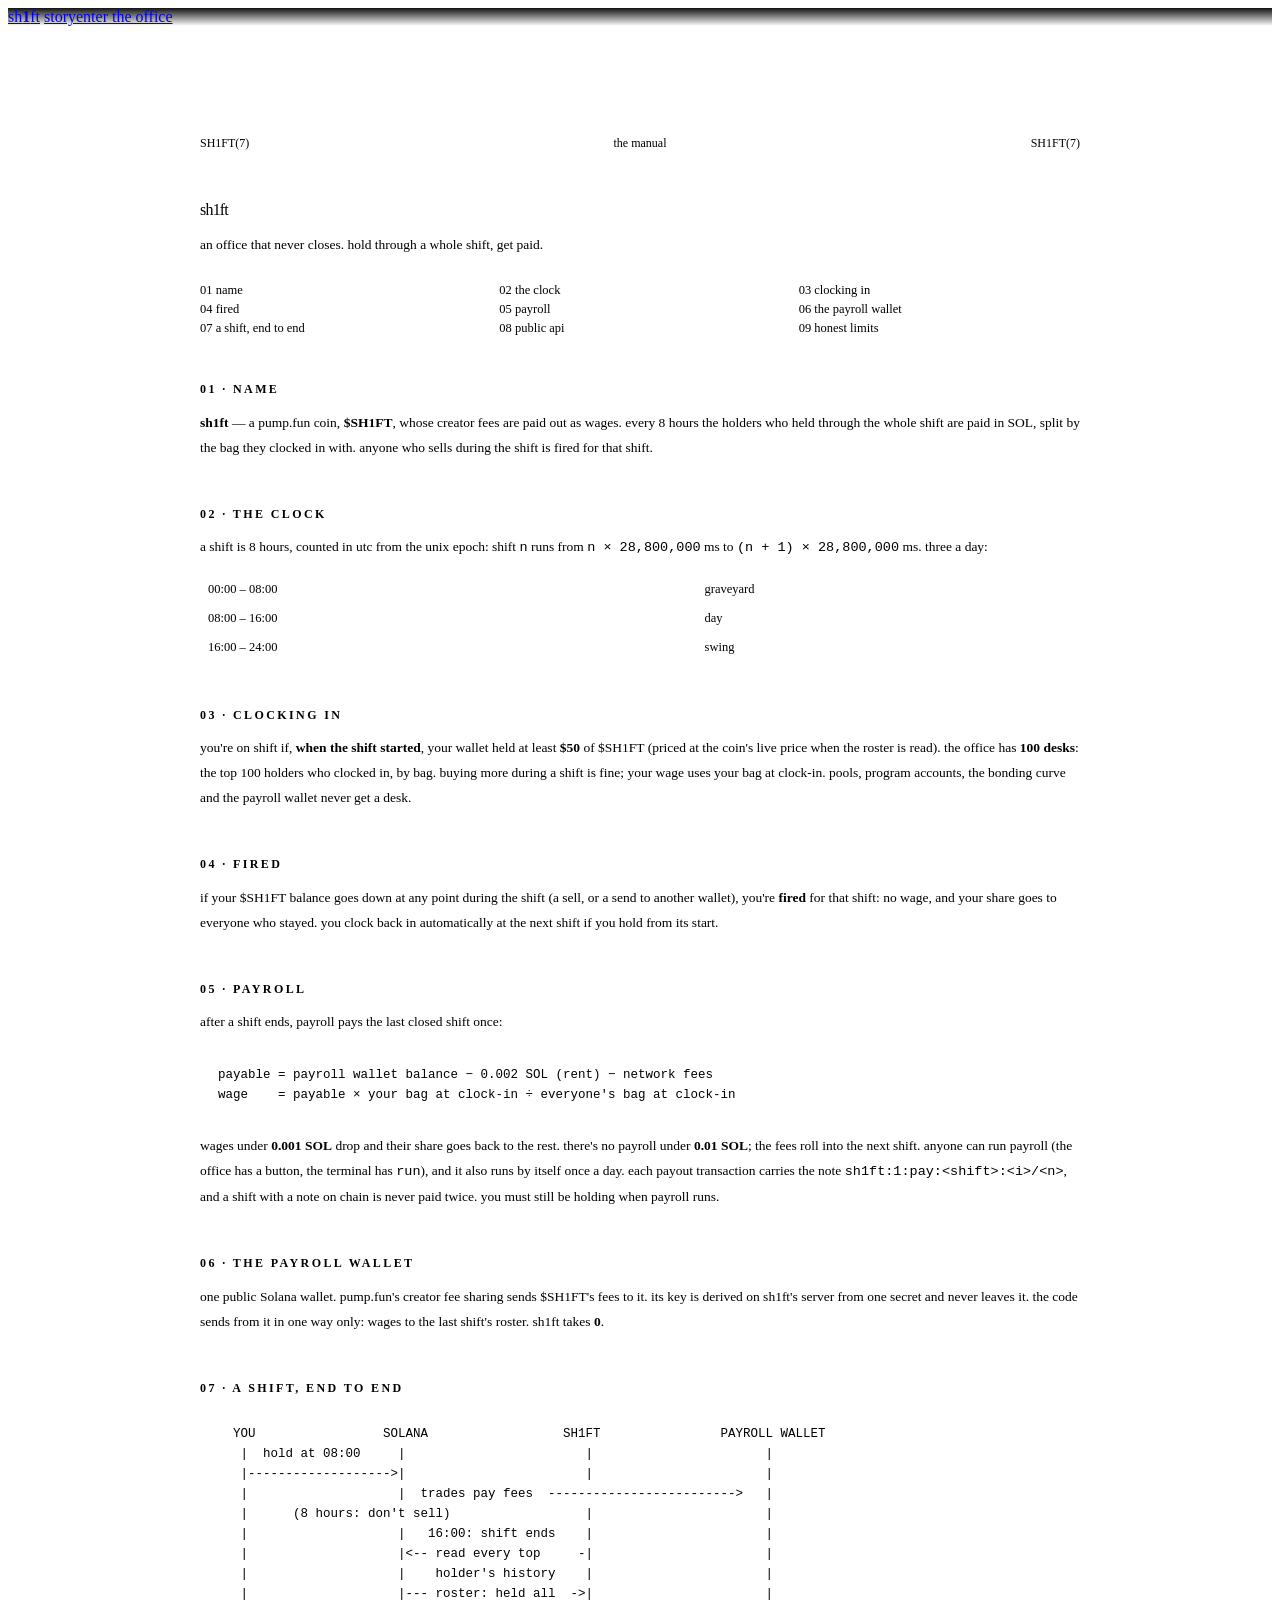
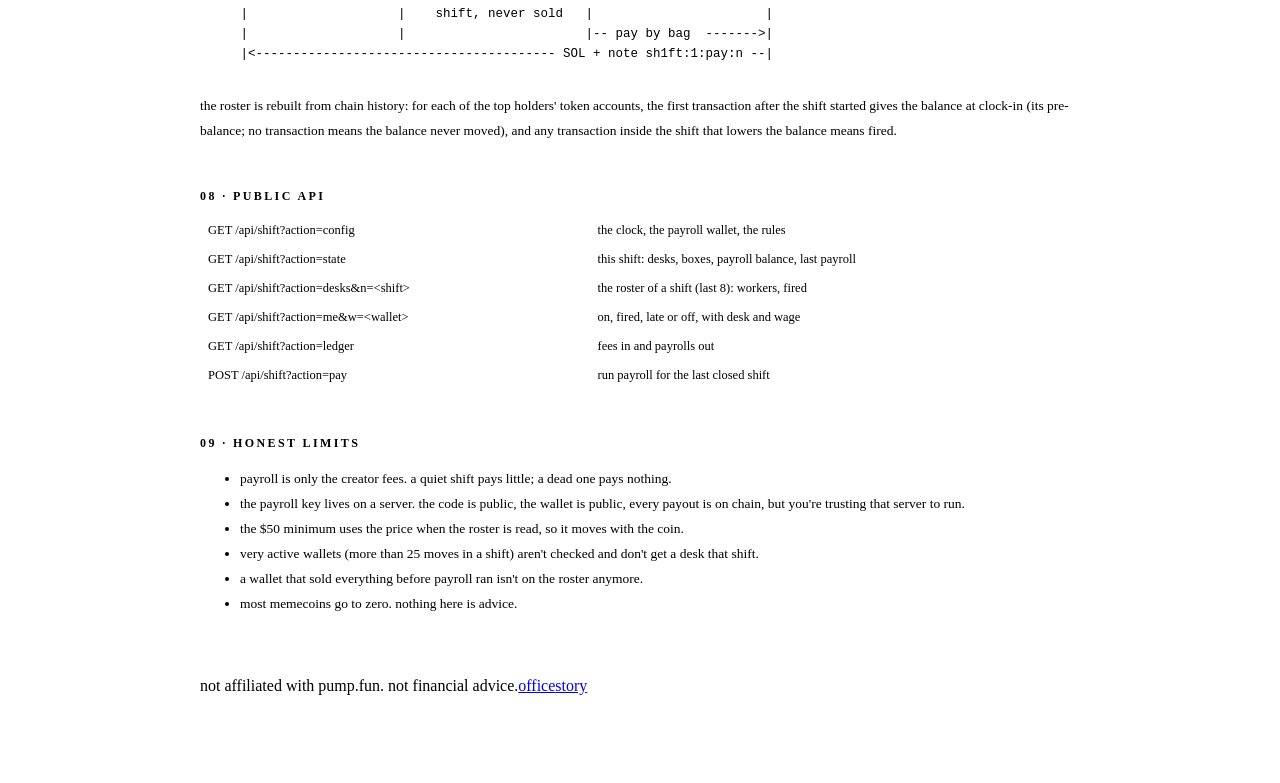
==== docs.html @ 0d51d5cb "sh1ft: pages, config, og" ====
<!doctype html>
<html lang="en">
<head>
<meta charset="utf-8">
<meta name="viewport" content="width=device-width,initial-scale=1,viewport-fit=cover">
<title>SH1FT(7) · the manual</title>
<meta name="description" content="how sh1ft works: the clock, clocking in, getting fired, payroll, the payroll wallet, the api.">
<meta name="theme-color" content="#050506">
<link rel="icon" href="/favicon.svg" type="image/svg+xml">
<link rel="stylesheet" href="/assets/css/sh1ft.css">
<style>
.man{max-width:880px;margin:0 auto;padding:110px clamp(18px,4vw,40px) 60px}
.mh{display:flex;justify-content:space-between;color:var(--dim);font-size:12px;border-bottom:1px solid var(--edge);padding-bottom:10px}
.man h1{font:800 clamp(56px,9vw,110px)/.9 var(--ms);letter-spacing:-.05em;margin:40px 0 8px}
.man h2{font-size:12px;letter-spacing:.2em;color:var(--warm);margin:46px 0 12px;font-weight:700}
.man p,.man li{color:var(--fg2);font-size:13.5px;line-height:1.85}.man b{color:var(--fg)}
.man pre{background:rgba(255,255,255,.02);border:1px solid var(--edge);border-radius:12px;padding:16px 18px;overflow:auto;font-size:12.5px;line-height:1.6;color:var(--fg2)}
.man code{color:var(--warm)}
.toc{display:grid;grid-template-columns:repeat(3,1fr);gap:4px 18px;margin-top:26px;font-size:12.5px}.toc a{text-decoration:none;color:var(--fg2)}.toc a:hover{color:var(--warm)}
.man table{width:100%;border-collapse:collapse;font-size:12.5px}.man td{padding:7px 8px;border-bottom:1px solid var(--edge);color:var(--fg2);vertical-align:top}.man td:first-child{color:var(--fg);white-space:nowrap}
@media (max-width:640px){.toc{grid-template-columns:1fr 1fr}}
</style>
</head>
<body>
<header class="bar" style="background:linear-gradient(rgba(5,5,6,.95),rgba(5,5,6,0))">
  <a class="wm" href="/" aria-label="sh1ft">sh<b>1</b>ft</a>
  <span style="margin-left:auto"></span>
  <a class="pa" href="/home">story</a><a class="pa warm" href="/">enter the office</a>
</header>
<main class="man">
  <div class="mh"><span>SH1FT(7)</span><span>the manual</span><span>SH1FT(7)</span></div>
  <h1>sh<span class="warm">1</span>ft</h1>
  <p>an office that never closes. hold through a whole shift, get paid.</p>
  <div class="toc"><a href="#name">01 name</a><a href="#clock">02 the clock</a><a href="#in">03 clocking in</a><a href="#fired">04 fired</a><a href="#payroll">05 payroll</a><a href="#wallet">06 the payroll wallet</a><a href="#proto">07 a shift, end to end</a><a href="#api">08 public api</a><a href="#limits">09 honest limits</a></div>

  <h2 id="name">01 · NAME</h2>
  <p><b>sh1ft</b> — a pump.fun coin, <b>$SH1FT</b>, whose creator fees are paid out as wages. every 8 hours the holders who held through the whole shift are paid in SOL, split by the bag they clocked in with. anyone who sells during the shift is fired for that shift.</p>

  <h2 id="clock">02 · THE CLOCK</h2>
  <p>a shift is 8 hours, counted in utc from the unix epoch: shift <code>n</code> runs from <code>n × 28,800,000</code> ms to <code>(n + 1) × 28,800,000</code> ms. three a day:</p>
  <table><tr><td>00:00 – 08:00</td><td>graveyard</td></tr><tr><td>08:00 – 16:00</td><td>day</td></tr><tr><td>16:00 – 24:00</td><td>swing</td></tr></table>

  <h2 id="in">03 · CLOCKING IN</h2>
  <p>you're on shift if, <b>when the shift started</b>, your wallet held at least <b>$50</b> of $SH1FT (priced at the coin's live price when the roster is read). the office has <b>100 desks</b>: the top 100 holders who clocked in, by bag. buying more during a shift is fine; your wage uses your bag at clock-in. pools, program accounts, the bonding curve and the payroll wallet never get a desk.</p>

  <h2 id="fired">04 · FIRED</h2>
  <p>if your $SH1FT balance goes down at any point during the shift (a sell, or a send to another wallet), you're <b>fired</b> for that shift: no wage, and your share goes to everyone who stayed. you clock back in automatically at the next shift if you hold from its start.</p>

  <h2 id="payroll">05 · PAYROLL</h2>
  <p>after a shift ends, payroll pays the last closed shift once:</p>
  <pre>payable = payroll wallet balance − 0.002 SOL (rent) − network fees
wage    = payable × your bag at clock-in ÷ everyone's bag at clock-in</pre>
  <p>wages under <b>0.001 SOL</b> drop and their share goes back to the rest. there's no payroll under <b>0.01 SOL</b>; the fees roll into the next shift. anyone can run payroll (the office has a button, the terminal has <code>run</code>), and it also runs by itself once a day. each payout transaction carries the note <code>sh1ft:1:pay:&lt;shift&gt;:&lt;i&gt;/&lt;n&gt;</code>, and a shift with a note on chain is never paid twice. you must still be holding when payroll runs.</p>

  <h2 id="wallet">06 · THE PAYROLL WALLET</h2>
  <p>one public Solana wallet. pump.fun's creator fee sharing sends $SH1FT's fees to it. its key is derived on sh1ft's server from one secret and never leaves it. the code sends from it in one way only: wages to the last shift's roster. sh1ft takes <b>0</b>.</p>

  <h2 id="proto">07 · A SHIFT, END TO END</h2>
<pre>  YOU                 SOLANA                  SH1FT                PAYROLL WALLET
   |  hold at 08:00     |                        |                       |
   |------------------->|                        |                       |
   |                    |  trades pay fees  ------------------------->   |
   |      (8 hours: don't sell)                  |                       |
   |                    |   16:00: shift ends    |                       |
   |                    |<-- read every top     -|                       |
   |                    |    holder's history    |                       |
   |                    |--- roster: held all  ->|                       |
   |                    |    shift, never sold   |                       |
   |                    |                        |-- pay by bag  ------->|
   |<---------------------------------------- SOL + note sh1ft:1:pay:n --|
</pre>
  <p>the roster is rebuilt from chain history: for each of the top holders' token accounts, the first transaction after the shift started gives the balance at clock-in (its pre-balance; no transaction means the balance never moved), and any transaction inside the shift that lowers the balance means fired.</p>

  <h2 id="api">08 · PUBLIC API</h2>
  <table>
    <tr><td>GET /api/shift?action=config</td><td>the clock, the payroll wallet, the rules</td></tr>
    <tr><td>GET /api/shift?action=state</td><td>this shift: desks, boxes, payroll balance, last payroll</td></tr>
    <tr><td>GET /api/shift?action=desks&amp;n=&lt;shift&gt;</td><td>the roster of a shift (last 8): workers, fired</td></tr>
    <tr><td>GET /api/shift?action=me&amp;w=&lt;wallet&gt;</td><td>on, fired, late or off, with desk and wage</td></tr>
    <tr><td>GET /api/shift?action=ledger</td><td>fees in and payrolls out</td></tr>
    <tr><td>POST /api/shift?action=pay</td><td>run payroll for the last closed shift</td></tr>
  </table>

  <h2 id="limits">09 · HONEST LIMITS</h2>
  <ul>
    <li>payroll is only the creator fees. a quiet shift pays little; a dead one pays nothing.</li>
    <li>the payroll key lives on a server. the code is public, the wallet is public, every payout is on chain, but you're trusting that server to run.</li>
    <li>the $50 minimum uses the price when the roster is read, so it moves with the coin.</li>
    <li>very active wallets (more than 25 moves in a shift) aren't checked and don't get a desk that shift.</li>
    <li>a wallet that sold everything before payroll ran isn't on the roster anymore.</li>
    <li>most memecoins go to zero. nothing here is advice.</li>
  </ul>
  <footer class="foot" style="margin-top:60px;padding-bottom:20px"><div class="wrap" style="padding:0"><span>not affiliated with pump.fun. not financial advice.</span><span class="sp"><a href="/">office</a><a href="/home">story</a></span></div></footer>
</main>
<script src="/assets/js/core.js"></script>
</body>
</html>
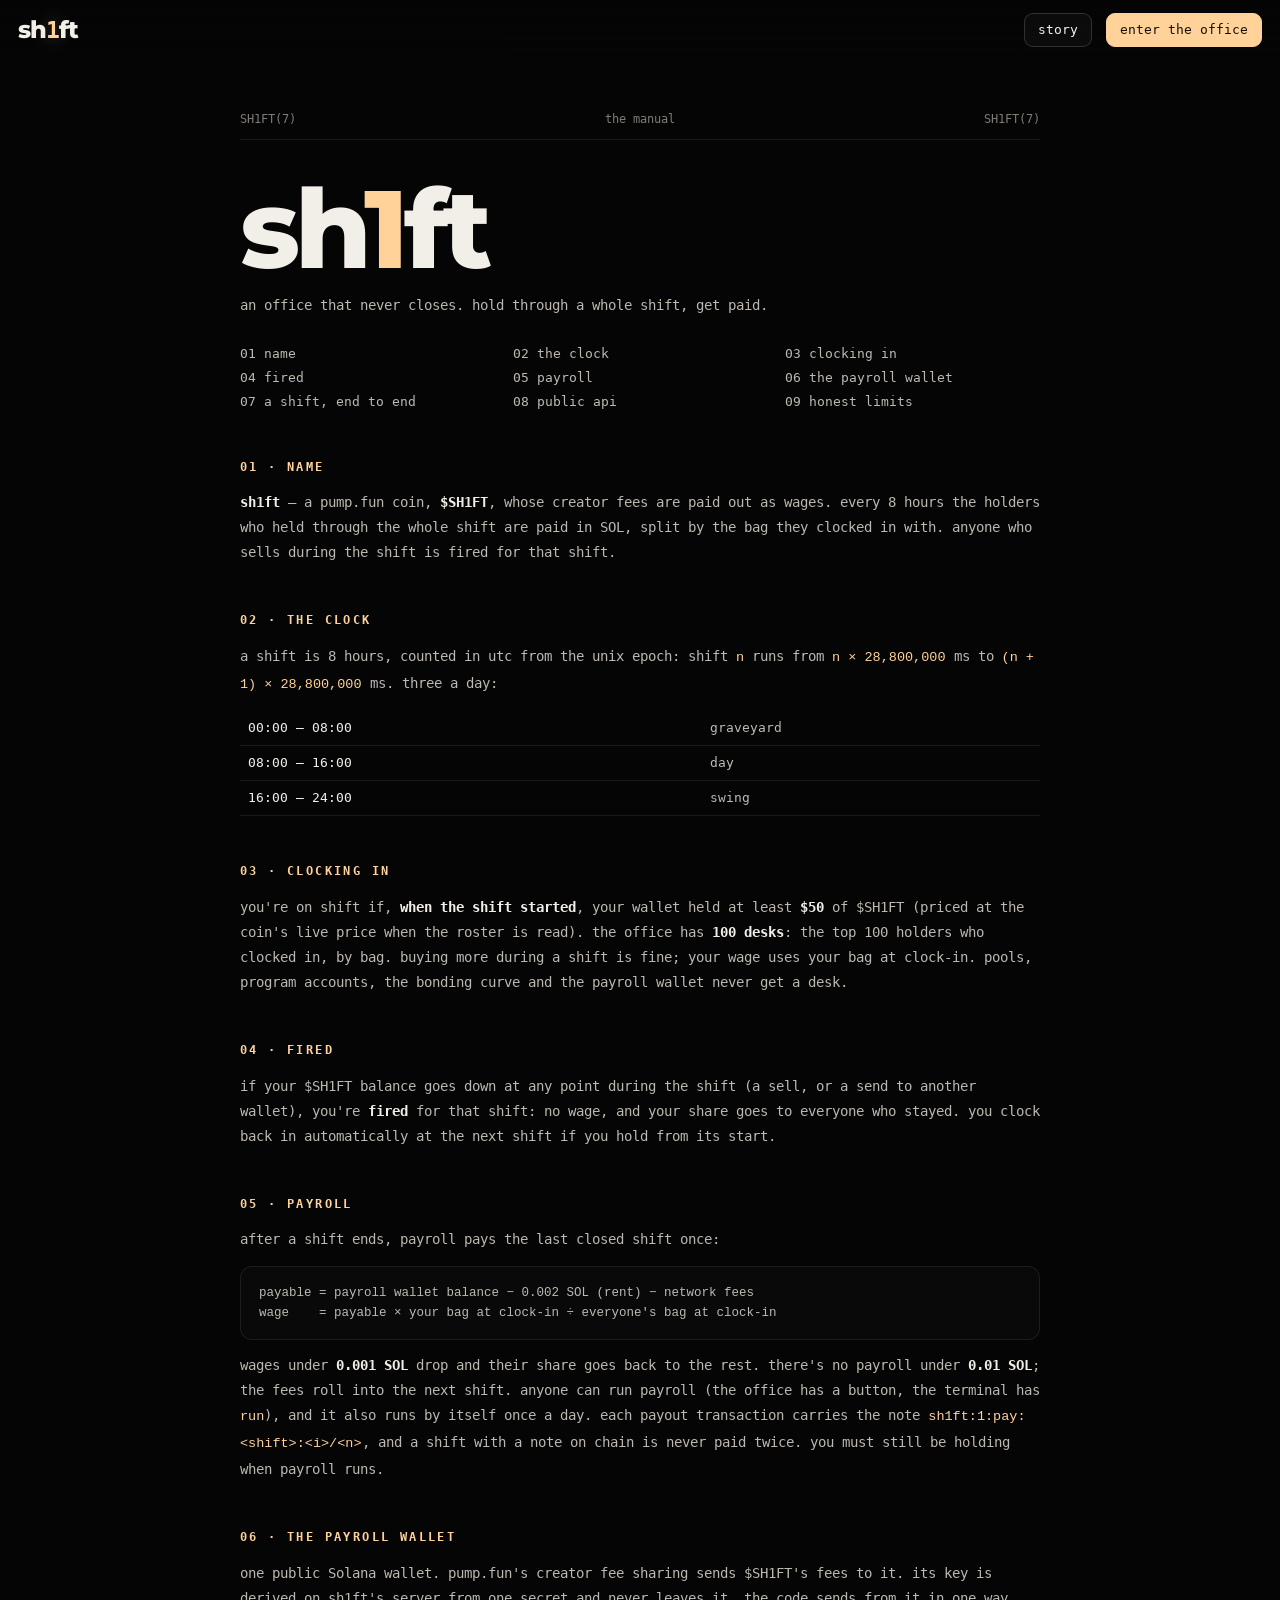
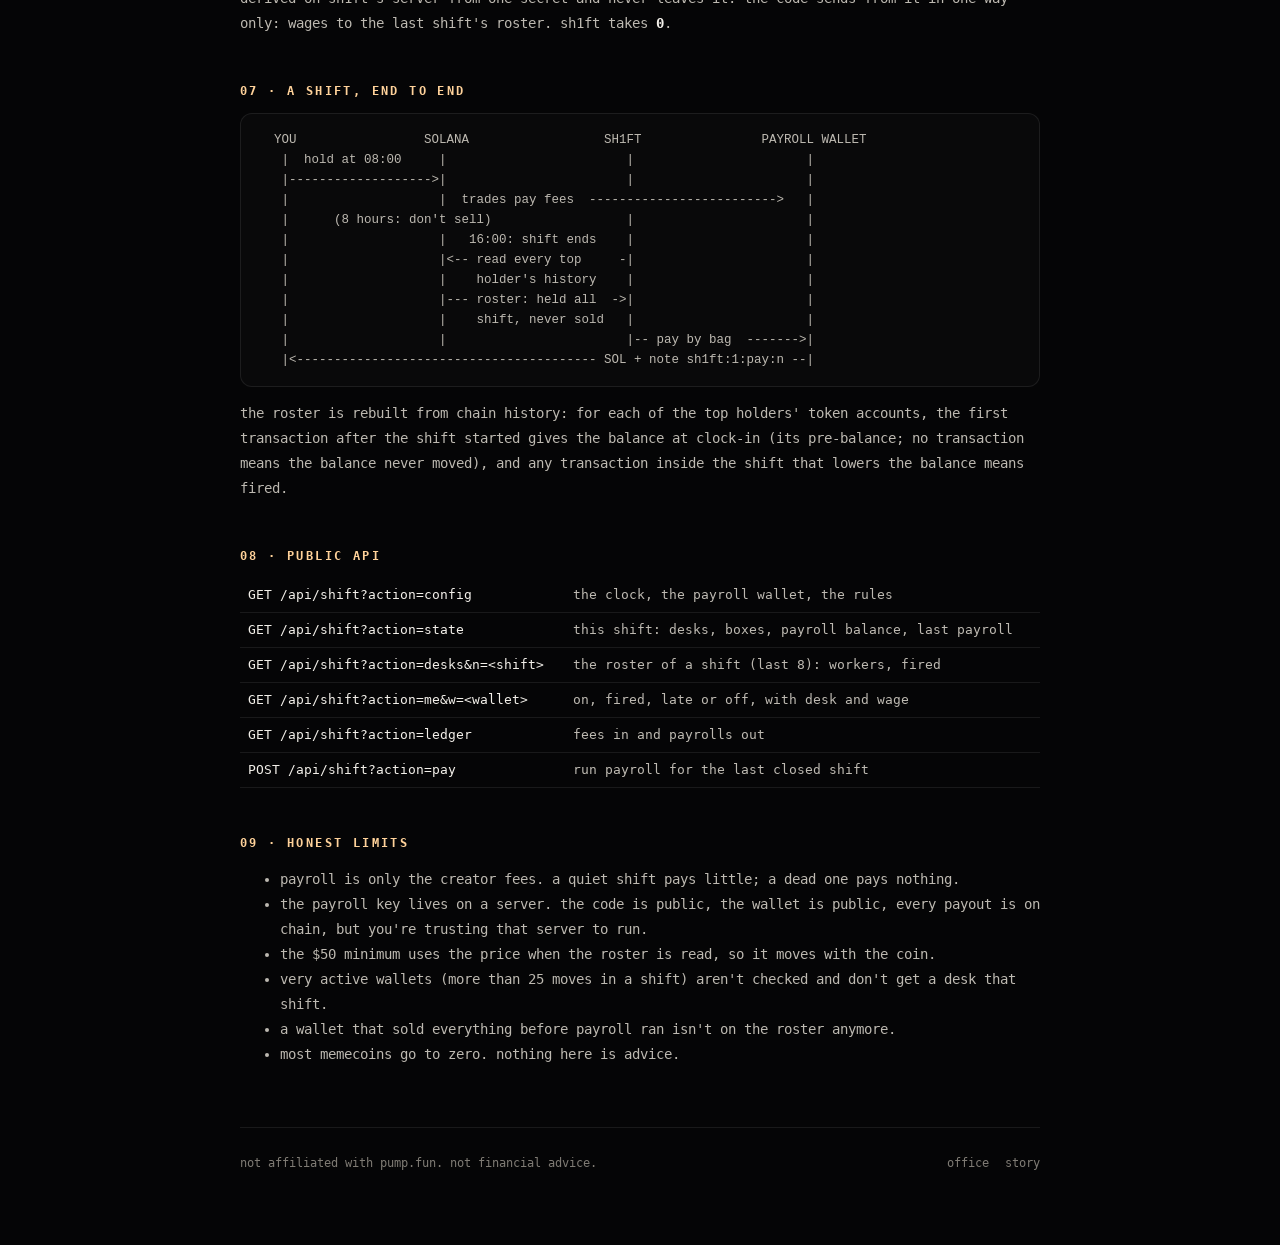
==== commit 61b244be: "page titles: shift" ====
--- a/docs.html
+++ b/docs.html
@@ -3,7 +3,7 @@
 <head>
 <meta charset="utf-8">
 <meta name="viewport" content="width=device-width,initial-scale=1,viewport-fit=cover">
-<title>SH1FT(7) · the manual</title>
+<title>shift</title>
 <meta name="description" content="how sh1ft works: the clock, clocking in, getting fired, payroll, the payroll wallet, the api.">
 <meta name="theme-color" content="#050506">
 <link rel="icon" href="/favicon.svg" type="image/svg+xml">
--- a/assets/css/sh1ft.css
+++ b/assets/css/sh1ft.css
@@ -0,0 +1,115 @@
+/* sh1ft · one world (the office after dark), one light (warm), one watcher (red) */
+@font-face{font-family:MS;src:url(/assets/fonts/ms8.woff) format("woff");font-weight:800;font-display:swap}
+@font-face{font-family:MO;src:url(/assets/fonts/mo4.woff) format("woff");font-weight:400;font-display:swap}
+@font-face{font-family:MO;src:url(/assets/fonts/mo7.woff) format("woff");font-weight:700;font-display:swap}
+@font-face{font-family:IN;src:url(/assets/fonts/in4.woff) format("woff");font-weight:400;font-display:swap}
+@font-face{font-family:IN;src:url(/assets/fonts/in5.woff) format("woff");font-weight:500;font-display:swap}
+@font-face{font-family:IN;src:url(/assets/fonts/in6.woff) format("woff");font-weight:600;font-display:swap}
+:root{--void:#050506;--bg2:#0a0a0c;--bg3:#101013;--glass:rgba(10,10,12,.84);--glass2:rgba(14,14,17,.94);
+--edge:rgba(255,255,255,.08);--edge2:rgba(255,255,255,.15);--fg:#f2efe9;--fg2:#bdb9b1;--dim:#7f7b74;--faint:#4d4a45;
+--warm:#ffd29a;--warm2:#ffb866;--warmbg:rgba(255,210,154,.08);--red:#ff3b30;--redbg:rgba(255,59,48,.1);
+--mo:MO,ui-monospace,Menlo,monospace;--in:IN,system-ui,sans-serif;--ms:MS,IN,system-ui,sans-serif;--ease:cubic-bezier(.2,.8,.2,1);--r:14px}
+*{box-sizing:border-box}html{scroll-behavior:smooth}
+body{margin:0;background:var(--void);color:var(--fg);font:14px/1.6 var(--mo);-webkit-font-smoothing:antialiased}
+a{color:inherit}button,input{font:inherit;color:inherit}button{cursor:pointer}
+::selection{background:var(--warm);color:#1a1206}
+u[data-run],u[data-copy]{cursor:pointer;text-decoration-color:var(--faint);text-underline-offset:3px}u[data-run]:hover,u[data-copy]:hover{color:var(--warm)}
+.warm{color:var(--warm)}.dim{color:var(--dim)}.red{color:var(--red)}
+.wm{font:800 1em/1 var(--ms);letter-spacing:-.05em;color:var(--fg);text-decoration:none;white-space:nowrap}.wm b{font:700 .94em var(--mo);color:var(--warm);letter-spacing:-.04em;text-shadow:0 0 18px rgba(255,210,154,.45)}
+.grain{position:fixed;inset:0;pointer-events:none;z-index:60;opacity:.06;mix-blend-mode:overlay}
+/* buttons */
+.pa{display:inline-flex;align-items:center;gap:8px;height:34px;padding:0 13px;border-radius:9px;border:1px solid var(--edge2);background:rgba(255,255,255,.03);font-size:12.5px;white-space:nowrap;text-decoration:none;transition:background .18s,border-color .18s,transform .12s}
+.pa:hover{background:rgba(255,255,255,.08);border-color:rgba(255,255,255,.28)}.pa:active{transform:translateY(1px)}
+.pa.on{background:var(--fg);color:#0b0b0c;border-color:var(--fg)}.pa.warm{background:var(--warm);color:#1a1206;border-color:var(--warm)}.pa.warm:hover{background:#ffe0b8}
+.pa[disabled]{opacity:.45;pointer-events:none}
+.ib{width:34px;height:34px;display:grid;place-items:center;border-radius:9px;border:1px solid var(--edge2);background:rgba(10,10,12,.6);font-size:13px}
+.ib.off{color:var(--faint)}
+/* top bar */
+.bar{position:fixed;top:0;left:0;right:0;z-index:30;height:60px;display:flex;align-items:center;gap:14px;padding:0 18px;pointer-events:none}
+.bar>*{pointer-events:auto}
+.bar .wm{font-size:24px}
+.rooms{margin:0 auto;display:flex;gap:2px;padding:4px;border:1px solid var(--edge);border-radius:12px;background:rgba(8,8,10,.72);backdrop-filter:blur(10px);-webkit-backdrop-filter:blur(10px);position:relative}
+.rooms a{position:relative;z-index:1;padding:6px 11px;border-radius:8px;text-decoration:none;font-size:12.5px;color:var(--fg2);transition:color .2s}
+.rooms a i{font-style:normal;color:var(--faint);margin-right:5px;font-size:11px}
+.rooms a:hover{color:var(--fg)}.rooms a.on{color:#0b0b0c}.rooms a.on i{color:#555}
+.rooms .pill{position:absolute;z-index:0;top:4px;height:calc(100% - 8px);border-radius:8px;background:var(--fg);transition:left .35s var(--ease),width .35s var(--ease),opacity .2s;opacity:0}
+.chip{display:flex;align-items:center;gap:8px;height:34px;padding:0 12px;border:1px solid var(--edge2);border-radius:9px;background:rgba(8,8,10,.72);font-size:12px;white-space:nowrap}
+.dot{width:7px;height:7px;border-radius:50%;background:var(--warm);box-shadow:0 0 10px var(--warm)}.dot.red{background:var(--red);box-shadow:0 0 10px var(--red)}.dot.off{background:var(--faint);box-shadow:none}
+.chip b{font-weight:700}
+/* the world */
+#world{position:fixed;inset:0;width:100vw;height:100vh;height:100dvh;display:block;cursor:default}
+#world.pt{cursor:pointer}
+.sign{position:fixed;z-index:5;transform:translate(-50%,-100%);padding:10px 20px 12px;background:rgba(10,10,12,.94);border:1px solid rgba(255,255,255,.12);border-radius:11px;text-align:center;box-shadow:0 24px 60px rgba(0,0,0,.6),0 0 60px rgba(255,210,154,.06);pointer-events:none;transition:opacity .4s}
+.sign:before,.sign:after{content:"";position:absolute;bottom:100%;width:2px;height:120px;background:linear-gradient(transparent,#2a2a2e)}.sign:before{left:24px}.sign:after{right:24px}
+.sign .l{white-space:nowrap;font-size:10.5px;letter-spacing:.22em;color:#807c75;text-transform:uppercase}
+.sign .d{font:700 clamp(26px,3.4vw,44px)/1 var(--mo);letter-spacing:.04em;color:var(--warm);text-shadow:0 0 16px rgba(255,210,154,.8),0 0 44px rgba(255,180,100,.35);margin-top:5px}
+.tag{position:fixed;z-index:6;padding:6px 10px 7px 9px;border-left:2px solid var(--fg);background:rgba(6,6,8,.78);backdrop-filter:blur(6px);-webkit-backdrop-filter:blur(6px);font-size:11px;letter-spacing:.06em;pointer-events:none;transform:translate(-2px,calc(-100% - 22px));white-space:nowrap;transition:opacity .15s}
+.tag b{display:block;font-weight:700;text-transform:uppercase;letter-spacing:.12em}.tag span{color:var(--dim)}
+.tag:after{content:"";position:absolute;left:-2px;top:100%;width:1px;height:22px;background:rgba(242,239,233,.4)}
+.tag.red{border-left-color:var(--red)}.tag.red:after{background:rgba(255,59,48,.6)}
+/* the side panel: a room opens */
+.panel{position:fixed;z-index:20;right:14px;top:68px;bottom:46px;width:min(580px,46vw);display:grid;grid-template-rows:auto minmax(0,1fr);border:1px solid var(--edge2);border-radius:var(--r);background:var(--glass);backdrop-filter:blur(16px);-webkit-backdrop-filter:blur(16px);box-shadow:0 30px 80px rgba(0,0,0,.55);transform:translateX(calc(100% + 30px));transition:transform .5s var(--ease);overflow:hidden}
+.panel.on{transform:none}
+.panel .ph{padding:20px 22px 14px;border-bottom:1px solid var(--edge);position:relative}
+.panel .ph .x{position:absolute;right:14px;top:14px}
+.panel .ey{font-size:11px;color:var(--dim);letter-spacing:.06em}
+.panel h1{margin:6px 0 8px;font:800 34px/1 var(--ms);letter-spacing:-.04em;text-transform:uppercase}
+.panel .lead{margin:0;color:var(--fg2);font-size:13px;max-width:470px}
+.panel .acts{display:flex;flex-wrap:wrap;gap:6px;margin-top:14px}
+.panel .pb{overflow:auto;padding:16px 22px 22px;scrollbar-width:thin}
+.note{display:flex;gap:10px;color:var(--dim);font-size:12px;margin-top:12px}.note:before{content:"∴";color:var(--warm)}
+/* data bits */
+.cells{display:grid;grid-template-columns:repeat(3,1fr);border:1px solid var(--edge);border-radius:12px;overflow:hidden;margin-bottom:14px}
+.cells>div{padding:12px 14px;border-right:1px solid var(--edge);border-bottom:1px solid var(--edge)}.cells>div:nth-child(3n){border-right:0}.cells>div:nth-last-child(-n+3){border-bottom:0}
+.k{font-size:10.5px;letter-spacing:.12em;text-transform:uppercase;color:var(--dim)}
+.v{font-size:19px;font-weight:700;margin-top:3px;white-space:nowrap;overflow:hidden;text-overflow:ellipsis}.v.warm{color:var(--warm)}.v small{font-size:11px;color:var(--dim);font-weight:400;margin-left:4px}
+.box{border:1px solid var(--edge);border-radius:12px;padding:14px;margin-bottom:14px;background:rgba(255,255,255,.015)}
+.box h3{margin:0 0 10px;font-size:11px;letter-spacing:.14em;text-transform:uppercase;color:var(--dim);font-weight:700;display:flex;justify-content:space-between;gap:10px}
+.kv{display:grid;grid-template-columns:auto 1fr;gap:6px 16px;font-size:12.5px}.kv dt{color:var(--dim)}.kv dd{margin:0;text-align:right;overflow:hidden;text-overflow:ellipsis;white-space:nowrap}
+.tbl{width:100%;border-collapse:collapse;font-size:12.5px}.tbl th{text-align:left;font-weight:400;color:var(--dim);font-size:10.5px;letter-spacing:.12em;text-transform:uppercase;padding:0 8px 8px;border-bottom:1px solid var(--edge)}
+.tbl td{padding:8px;border-bottom:1px solid var(--edge);white-space:nowrap}.tbl tr:last-child td{border-bottom:0}.tbl td.r,.tbl th.r{text-align:right}.tbl a{text-decoration:none}.tbl a:hover{color:var(--warm)}
+.tbl tr.me td{background:var(--warmbg)}
+.empty{padding:16px 4px;color:var(--dim);font-size:12.5px}
+.seg{display:inline-flex;border:1px solid var(--edge2);border-radius:9px;padding:3px;gap:2px}.seg button{border:0;background:none;padding:4px 10px;border-radius:6px;font-size:12px;color:var(--fg2)}.seg button.on{background:var(--fg);color:#0b0b0c}
+.inp{display:flex;gap:6px}.inp input{flex:1;min-width:0;height:34px;padding:0 12px;border-radius:9px;border:1px solid var(--edge2);background:rgba(0,0,0,.35);outline:0;font-size:12.5px}.inp input:focus{border-color:var(--warm)}
+.status-card{border-radius:12px;padding:16px;border:1px solid var(--edge2);margin-top:12px}
+.status-card .big{font:800 32px/1 var(--ms);letter-spacing:-.03em;text-transform:uppercase}
+.status-card.on{border-color:rgba(255,210,154,.5);background:var(--warmbg)}.status-card.on .big{color:var(--warm)}
+.status-card.fired{border-color:rgba(255,59,48,.5);background:var(--redbg)}.status-card.fired .big{color:var(--red)}
+/* console under each room */
+.term{border:1px solid var(--edge);border-radius:12px;background:rgba(0,0,0,.45);overflow:hidden;font-size:12.5px}
+.term .tbody{max-height:260px;min-height:90px;overflow:auto;padding:12px 14px 4px;scrollbar-width:thin}
+.term.full .tbody{max-height:none;height:calc(100vh - 330px);min-height:220px}
+.tl{white-space:pre-wrap;word-break:break-word;margin-bottom:4px}.tl.pre{white-space:pre}.tl.echo{color:var(--fg)}.tl.dim{color:var(--dim)}.tl.err{color:var(--red)}.tl.ok{color:var(--warm)}.tl.ms{font-size:11px;text-align:right}
+.tl .k{font-size:12.5px;letter-spacing:0;text-transform:none;color:var(--dim)}
+.pr{color:var(--warm)}
+.tline{display:flex;gap:8px;align-items:center;padding:8px 14px;border-top:1px solid var(--edge)}.tline input{flex:1;border:0;background:none;outline:0;caret-color:var(--warm)}
+/* bottom status */
+.status{position:fixed;z-index:25;left:0;right:0;bottom:0;height:36px;display:flex;align-items:center;gap:18px;padding:0 18px;border-top:1px solid var(--edge);background:rgba(6,6,8,.86);backdrop-filter:blur(10px);-webkit-backdrop-filter:blur(10px);font-size:11.5px;color:var(--dim);white-space:nowrap;overflow:hidden}
+.status b{color:var(--fg);font-weight:700}.status .hint{margin-left:auto}.status kbd{font:inherit;border:1px solid var(--edge2);border-radius:4px;padding:0 4px;color:var(--fg2)}
+/* the intro */
+.intro{position:fixed;inset:0;z-index:50;pointer-events:none}
+.intro .black{position:absolute;inset:0;background:#000;transition:opacity 1.6s ease}
+.intro .type{position:absolute;left:50%;top:44%;transform:translate(-50%,-50%);font-size:13px;color:var(--fg2);letter-spacing:.04em;white-space:pre;text-align:center;transition:opacity .6s}
+.intro .title{position:absolute;left:0;right:0;top:28%;text-align:center;opacity:0;transform:translateY(16px);transition:opacity 1.2s var(--ease),transform 1.2s var(--ease)}
+.intro .title .wm{font-size:clamp(70px,13vw,180px);text-shadow:0 20px 80px rgba(0,0,0,.8)}
+.intro .title p{margin:18px 0 0;color:var(--fg2);font-size:14px}
+.intro .title .pa{pointer-events:auto;margin-top:24px}
+.intro.show .title{opacity:1;transform:none}
+.intro .skip{position:absolute;right:20px;bottom:20px;font-size:11.5px;color:var(--dim);pointer-events:auto;background:none;border:0}
+.intro .tap{position:absolute;left:20px;bottom:20px;font-size:11.5px;color:var(--faint)}
+body.intro-on .bar,body.intro-on .status,body.intro-on .sign{opacity:0}
+.bar,.status{transition:opacity .8s}
+#toast{position:fixed;left:50%;bottom:52px;transform:translate(-50%,20px);z-index:70;padding:9px 14px;border-radius:9px;background:var(--fg);color:#0b0b0c;font-size:12.5px;opacity:0;pointer-events:none;transition:opacity .25s,transform .25s}#toast.on{opacity:1;transform:translate(-50%,0)}
+/* landing + docs pages */
+.page{position:relative;z-index:2}
+.wrap{max-width:1160px;margin:0 auto;padding:0 clamp(18px,4vw,40px)}
+.eyb{display:inline-flex;gap:8px;align-items:center;padding:4px 9px;border:1px solid var(--edge2);border-radius:7px;font-size:11px;letter-spacing:.14em;text-transform:uppercase;color:var(--fg2)}.eyb b{color:var(--warm);font-weight:700}
+h2.hd{font:800 clamp(34px,5vw,64px)/1 var(--ms);letter-spacing:-.045em;margin:16px 0 0}h2.hd span{color:var(--warm)}h2.hd span.red{color:var(--red)}
+.lede{color:var(--fg2);font:400 16px/1.65 var(--in);max-width:560px;margin:16px 0 0}.lede b{color:var(--fg);font-weight:600}
+.foot{border-top:1px solid var(--edge);padding:26px 0 70px;color:var(--dim);font-size:12px}.foot .wrap{display:flex;gap:18px;flex-wrap:wrap;align-items:center}.foot .sp{margin-left:auto;display:flex;gap:16px}.foot a{text-decoration:none}.foot a:hover{color:var(--fg)}
+@media (max-width:980px){.rooms a span{display:none}.rooms a i{margin:0}.panel{width:auto;left:10px;right:10px;top:auto;bottom:46px;height:70vh;transform:translateY(calc(100% + 60px))}.panel.on{transform:none}.chip .nm{display:none}}
+@media (max-width:640px){.panel{bottom:94px;height:auto;top:64px}.bar{gap:8px;padding:0 10px}.bar .wm{font-size:20px}.rooms{display:none}.status .hint,.status .opt{display:none}.cells{grid-template-columns:1fr 1fr}.cells>div:nth-child(3n){border-right:1px solid var(--edge)}.cells>div:nth-child(2n){border-right:0}.cells>div{border-bottom:1px solid var(--edge)!important}.sign .d{font-size:24px}.sign .l{font-size:9px;letter-spacing:.12em}.mnav{display:flex!important}}
+.mnav{display:none;position:fixed;z-index:26;left:10px;right:10px;bottom:44px;gap:4px;overflow-x:auto;padding:4px;border:1px solid var(--edge);border-radius:12px;background:rgba(8,8,10,.86);backdrop-filter:blur(10px);scrollbar-width:none}
+.mnav a{flex:none;padding:7px 10px;border-radius:8px;font-size:12px;text-decoration:none;color:var(--fg2)}.mnav a.on{background:var(--fg);color:#0b0b0c}
+@media (prefers-reduced-motion:reduce){*{transition:none!important;animation:none!important}}
